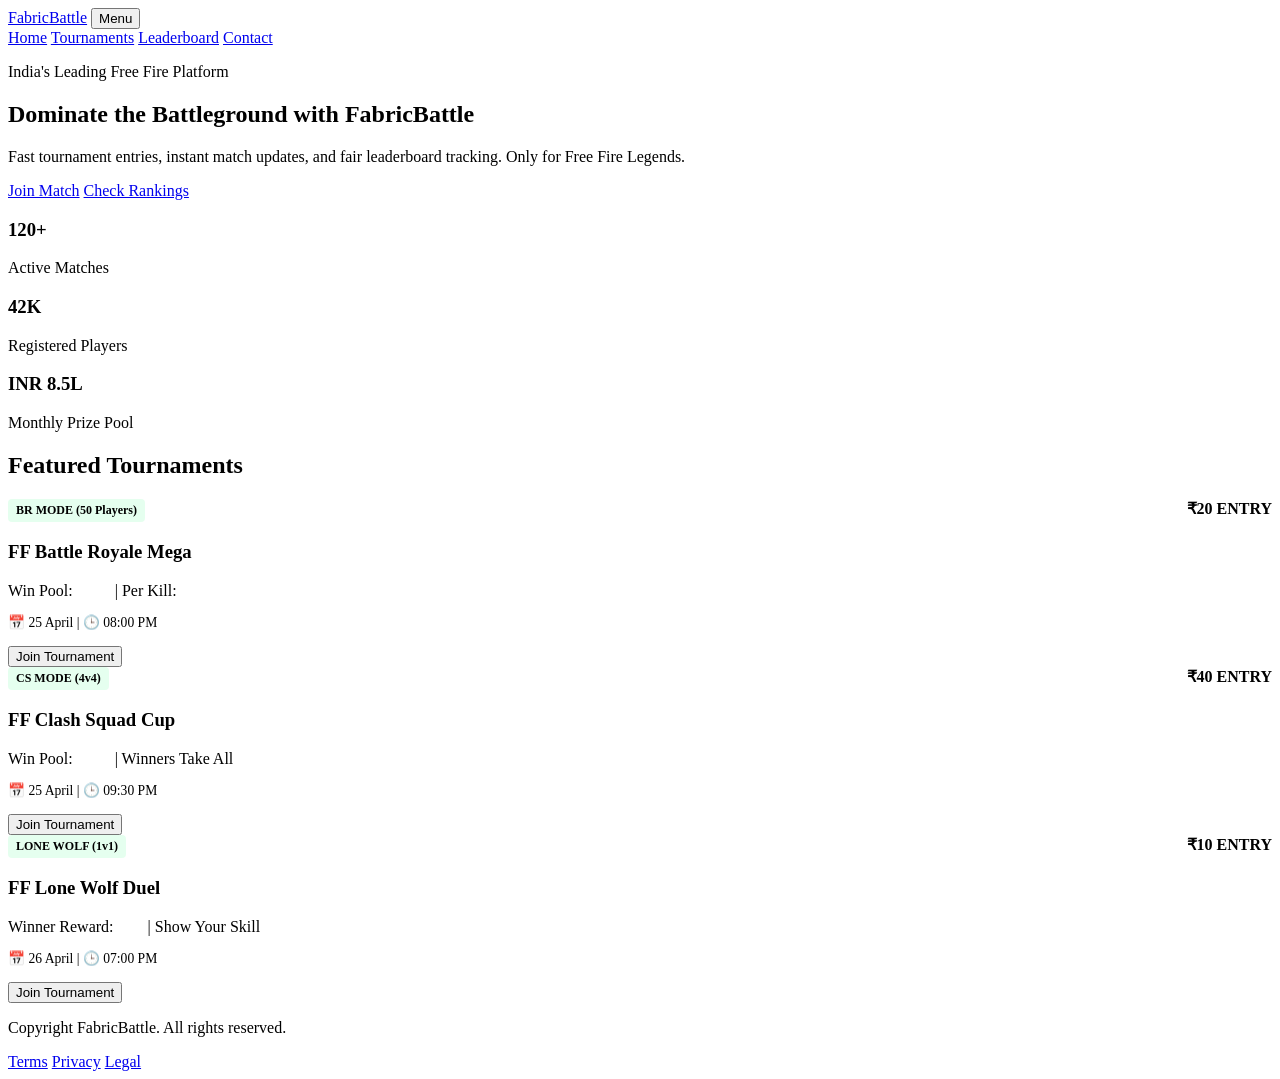
==== index.html @ d4b443bb "Add files via upload" ====
<!DOCTYPE html>
<html lang="en">
<head>
    <meta charset="UTF-8">
    <meta name="viewport" content="width=device-width, initial-scale=1.0">
    <title>FabricBattle | Elite Free Fire Tournaments</title>
    <meta name="description" content="FabricBattle - The ultimate platform for Free Fire esports. Join tournaments, track leaderboards, and win prizes.">
    <meta name="keywords" content="Free Fire, Tournament, Esports, FabricBattle, Gaming, BR Mode, Clash Squad">
    <meta name="author" content="FabricBattle Team">
    <!-- Open Graph / Facebook -->
    <meta property="og:type" content="website">
    <meta property="og:url" content="https://fabricbattle.com/">
    <meta property="og:title" content="FabricBattle | Elite Free Fire Tournaments">
    <meta property="og:description" content="Join the elite Free Fire battleground. Professional tournaments and real-time updates.">
    <meta property="og:image" content="assets/images/og-image.jpg">
    <!-- Twitter -->
    <meta property="twitter:card" content="summary_large_image">
    <meta property="twitter:title" content="FabricBattle | Elite Free Fire Tournaments">
    <meta property="twitter:description" content="Join the elite Free Fire battleground. Professional tournaments and real-time updates.">
    <link rel="stylesheet" href="assets/css/style.css">
</head>
<body>
    <header class="site-header">
        <div class="container header-inner">
            <a href="index.html" class="brand">FabricBattle</a>
            <button class="menu-toggle" id="menuToggle" aria-label="Toggle menu">Menu</button>
            <nav class="main-nav" id="mainNav">
                <a href="index.html" class="active">Home</a>
                <a href="pages/tournaments.html">Tournaments</a>
                <a href="pages/leaderboard.html">Leaderboard</a>
                <a href="contact/contact.html">Contact</a>
            </nav>
        </div>
    </header>

    <main class="container" id="app">
        <section class="hero">
            <div class="hero-content">
                <p class="eyebrow">India's Leading Free Fire Platform</p>
                <h1>Dominate the Battleground with FabricBattle</h1>
                <p class="hero-text">Fast tournament entries, instant match updates, and fair leaderboard tracking. Only for Free Fire Legends.</p>
                <div class="hero-actions">
                    <a href="pages/tournaments.html" class="btn btn-primary">Join Match</a>
                    <a href="pages/leaderboard.html" class="btn btn-secondary">Check Rankings</a>
                </div>
            </div>
            <div class="hero-stats">
                <article class="stat-card"><h3>120+</h3><p>Active Matches</p></article>
                <article class="stat-card"><h3>42K</h3><p>Registered Players</p></article>
                <article class="stat-card"><h3>INR 8.5L</h3><p>Monthly Prize Pool</p></article>
            </div>
        </section>

        <section class="block">
            <h2>Featured Tournaments</h2>
            <div class="card-grid">
                <article class="card">
                    <div style="display: flex; justify-content: space-between; align-items: flex-start; margin-bottom: 10px;">
                        <span style="background: rgba(0, 255, 102, 0.1); color: var(--brand); padding: 4px 8px; border-radius: 4px; font-size: 0.75rem; font-weight: 700;">BR MODE (50 Players)</span>
                        <span style="color: var(--ok); font-weight: bold;">₹20 ENTRY</span>
                    </div>
                    <h3>FF Battle Royale Mega</h3>
                    <p style="margin-bottom: 5px; color: var(--muted);">Win Pool: <span style="color: #fff; font-weight: 600;">₹800</span> | Per Kill: <span style="color: #fff; font-weight: 600;">₹5</span></p>
                    <p style="margin-bottom: 15px; font-size: 0.85rem; color: var(--brand);">📅 25 April | 🕒 08:00 PM</p>
                    <button class="btn btn-primary join-btn" data-tourney="FF Battle Royale Mega">Join Tournament</button>
                </article>

                <article class="card">
                    <div style="display: flex; justify-content: space-between; align-items: flex-start; margin-bottom: 10px;">
                        <span style="background: rgba(0, 255, 102, 0.1); color: var(--brand); padding: 4px 8px; border-radius: 4px; font-size: 0.75rem; font-weight: 700;">CS MODE (4v4)</span>
                        <span style="color: var(--ok); font-weight: bold;">₹40 ENTRY</span>
                    </div>
                    <h3>FF Clash Squad Cup</h3>
                    <p style="margin-bottom: 5px; color: var(--muted);">Win Pool: <span style="color: #fff; font-weight: 600;">₹280</span> | Winners Take All</p>
                    <p style="margin-bottom: 15px; font-size: 0.85rem; color: var(--brand);">📅 25 April | 🕒 09:30 PM</p>
                    <button class="btn btn-primary join-btn" data-tourney="FF Clash Squad Cup">Join Tournament</button>
                </article>

                <article class="card">
                    <div style="display: flex; justify-content: space-between; align-items: flex-start; margin-bottom: 10px;">
                        <span style="background: rgba(0, 255, 102, 0.1); color: var(--brand); padding: 4px 8px; border-radius: 4px; font-size: 0.75rem; font-weight: 700;">LONE WOLF (1v1)</span>
                        <span style="color: var(--ok); font-weight: bold;">₹10 ENTRY</span>
                    </div>
                    <h3>FF Lone Wolf Duel</h3>
                    <p style="margin-bottom: 5px; color: var(--muted);">Winner Reward: <span style="color: #fff; font-weight: 600;">₹18</span> | Show Your Skill</p>
                    <p style="margin-bottom: 15px; font-size: 0.85rem; color: var(--brand);">📅 26 April | 🕒 07:00 PM</p>
                    <button class="btn btn-primary join-btn" data-tourney="FF Lone Wolf Duel">Join Tournament</button>
                </article>
            </div>
        </section>
    </main>

    <footer class="site-footer">
        <div class="container footer-inner">
            <p>Copyright <span id="year"></span> FabricBattle. All rights reserved.</p>
            <div class="footer-links">
                <a href="policies/terms.html">Terms</a>
                <a href="policies/privacy.html">Privacy</a>
                <a href="policies/legal.html">Legal</a>
            </div>
        </div>
    </footer>

    <div id="toast" class="toast" role="status" aria-live="polite"></div>
    <script src="assets/js/script.js"></script>
</body>
</html>
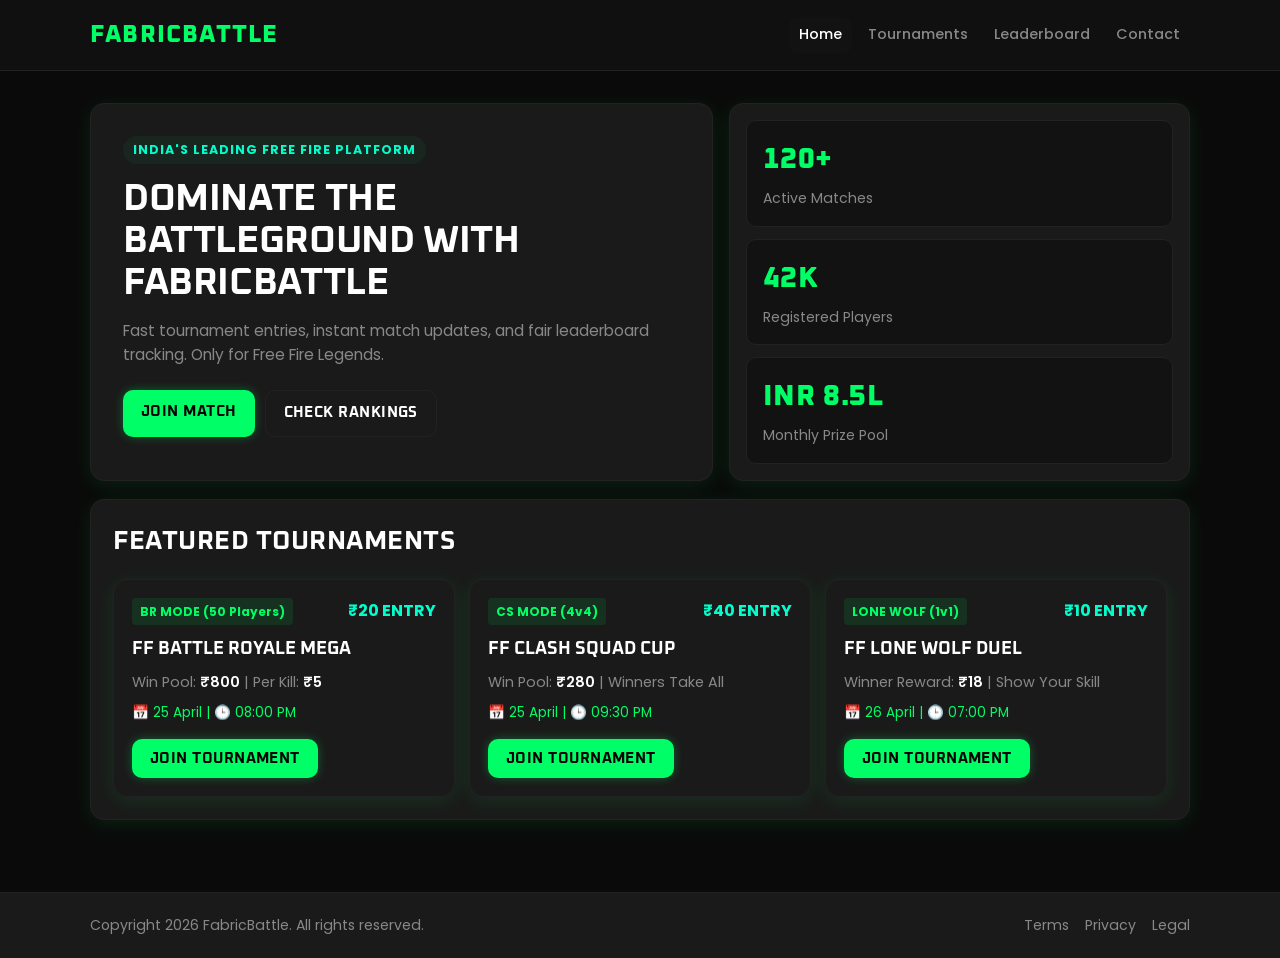
==== commit 0d919812: "Update index.html" ====
--- a/index.html
+++ b/index.html
@@ -5,14 +5,14 @@
     <meta name="viewport" content="width=device-width, initial-scale=1.0">
     <title>FabricBattle | Elite Free Fire Tournaments</title>
     <meta name="description" content="FabricBattle - The ultimate platform for Free Fire esports. Join tournaments, track leaderboards, and win prizes.">
-    <meta name="keywords" content="Free Fire, Tournament, Esports, FabricBattle, Gaming, BR Mode, Clash Squad">
+    <meta name="keywords" content="Free Fire, Free Fire Max, Free Fire Max Tournament, Free Fire Tournament, Esports, FabricBattle Free Fire, Gaming, BR Mode, Clash Squad, Free Redeem Code Free Fire">
     <meta name="author" content="FabricBattle Team">
     <!-- Open Graph / Facebook -->
     <meta property="og:type" content="website">
-    <meta property="og:url" content="https://fabricbattle.com/">
+    <meta property="og:url" content="https://fabric-battle.vercel.app/">
     <meta property="og:title" content="FabricBattle | Elite Free Fire Tournaments">
     <meta property="og:description" content="Join the elite Free Fire battleground. Professional tournaments and real-time updates.">
-    <meta property="og:image" content="assets/images/og-image.jpg">
+    <meta property="og:image" content="assets/images/og-image.png">
     <!-- Twitter -->
     <meta property="twitter:card" content="summary_large_image">
     <meta property="twitter:title" content="FabricBattle | Elite Free Fire Tournaments">
@@ -104,4 +104,4 @@
     <div id="toast" class="toast" role="status" aria-live="polite"></div>
     <script src="assets/js/script.js"></script>
 </body>
-</html>+</html>
--- a/assets/css/style.css
+++ b/assets/css/style.css
@@ -0,0 +1,560 @@
+@import url('https://fonts.googleapis.com/css2?family=Oxanium:wght@400;600;700;800&family=Poppins:wght@300;400;500;600;700&display=swap');
+
+:root {
+    --bg: #0a0a0a;
+    --bg-soft: #121212;
+    --panel: #1a1a1a;
+    --line: #222222;
+    --text: #ffffff;
+    --muted: #888888;
+    --brand: #00ff66;
+    --brand-dark: #00cc52;
+    --ok: #00ffcc;
+    --shadow: 0 4px 20px rgba(0, 255, 102, 0.1);
+    --shadow-lg: 0 10px 40px rgba(0, 255, 102, 0.2);
+    --radius: 14px;
+    --font-heading: 'Oxanium', cursive;
+    --font-body: 'Poppins', sans-serif;
+}
+
+* {
+    box-sizing: border-box;
+    margin: 0;
+    padding: 0;
+    font-family: var(--font-body);
+}
+
+body {
+    background: var(--bg);
+    color: var(--text);
+    line-height: 1.6;
+}
+
+a {
+    color: inherit;
+    text-decoration: none;
+}
+
+.container {
+    width: min(1100px, 92%);
+    margin: 0 auto;
+}
+
+/* ── Header ── */
+.site-header {
+    position: sticky;
+    top: 0;
+    z-index: 20;
+    background: rgba(18, 18, 18, 0.92);
+    border-bottom: 1px solid var(--line);
+    backdrop-filter: blur(10px);
+}
+
+.header-inner {
+    height: 70px;
+    display: flex;
+    align-items: center;
+    justify-content: space-between;
+    gap: 16px;
+}
+
+.brand {
+    font-family: var(--font-heading);
+    font-size: 1.5rem;
+    font-weight: 800;
+    color: var(--brand);
+    letter-spacing: 0.05em;
+    text-transform: uppercase;
+}
+
+.main-nav {
+    display: flex;
+    align-items: center;
+    gap: 6px;
+}
+
+.main-nav a {
+    color: var(--muted);
+    font-weight: 500;
+    font-size: 0.9rem;
+    padding: 6px 10px;
+    border-radius: 8px;
+    transition: color 0.15s, background 0.15s;
+}
+
+.main-nav a:hover,
+.main-nav a.active {
+    color: var(--text);
+    background: var(--bg-soft);
+}
+
+.main-nav .nav-cta {
+    padding: 8px 16px;
+    border-radius: 999px;
+    background: var(--brand);
+    color: #fff;
+    font-weight: 600;
+}
+
+.main-nav .nav-cta:hover {
+    background: var(--brand-dark);
+    color: #fff;
+}
+
+.menu-toggle {
+    display: none;
+    border: 1.5px solid var(--line);
+    background: var(--panel);
+    color: var(--text);
+    padding: 8px 12px;
+    border-radius: 10px;
+    font-weight: 500;
+    cursor: pointer;
+}
+
+/* ── Main ── */
+#app {
+    padding: 32px 0 48px;
+}
+
+/* ── Hero ── */
+.hero {
+    display: grid;
+    grid-template-columns: 1.35fr 1fr;
+    gap: 16px;
+}
+
+.hero-content,
+.hero-stats,
+.block,
+.form-card,
+.legal-page,
+.table-wrap,
+.card {
+    background: var(--panel);
+    border: 1.5px solid var(--line);
+    border-radius: var(--radius);
+    box-shadow: var(--shadow);
+}
+
+.hero-content {
+    padding: 32px;
+}
+
+.eyebrow {
+    display: inline-block;
+    color: var(--ok);
+    font-weight: 700;
+    font-size: 0.78rem;
+    letter-spacing: 0.08em;
+    text-transform: uppercase;
+    background: rgba(26, 143, 92, 0.1);
+    padding: 4px 10px;
+    border-radius: 999px;
+}
+
+h1 {
+    font-family: var(--font-heading);
+    margin-top: 14px;
+    font-size: clamp(1.6rem, 3vw, 2.8rem);
+    line-height: 1.1;
+    letter-spacing: -0.01em;
+    color: var(--text);
+    text-transform: uppercase;
+}
+
+.hero-text {
+    margin-top: 14px;
+    color: var(--muted);
+    font-size: 0.97rem;
+}
+
+.hero-actions {
+    margin-top: 22px;
+    display: flex;
+    gap: 10px;
+    flex-wrap: wrap;
+}
+
+.btn {
+    border: none;
+    border-radius: 10px;
+    padding: 10px 18px;
+    font-weight: 700;
+    font-family: var(--font-heading);
+    font-size: 0.95rem;
+    cursor: pointer;
+    text-transform: uppercase;
+    letter-spacing: 0.03em;
+    transition: background 0.15s, transform 0.1s, box-shadow 0.15s;
+}
+
+.btn:active {
+    transform: scale(0.97);
+}
+
+.btn-primary {
+    background: var(--brand);
+    color: #000;
+    box-shadow: 0 0 10px rgba(0, 255, 102, 0.3);
+}
+
+.btn-primary:hover {
+    background: var(--brand-dark);
+    box-shadow: 0 0 20px rgba(0, 255, 102, 0.5);
+    transform: scale(1.02);
+}
+
+.btn-secondary {
+    background: transparent;
+    color: var(--text);
+    border: 1.5px solid var(--line);
+}
+
+.btn-secondary:hover {
+    background: var(--bg-soft);
+    border-color: #c5c1ba;
+}
+
+.hero-stats {
+    padding: 16px;
+    display: grid;
+    gap: 12px;
+}
+
+.stat-card {
+    background: var(--bg-soft);
+    border: 1.5px solid var(--line);
+    border-radius: 10px;
+    padding: 16px;
+}
+
+.stat-card h3 {
+    font-family: var(--font-heading);
+    color: var(--brand);
+    font-size: 1.8rem;
+    font-weight: 800;
+    letter-spacing: 0.02em;
+}
+
+.stat-card p {
+    color: var(--muted);
+    margin-top: 4px;
+    font-size: 0.88rem;
+}
+
+/* ── Blocks ── */
+.block {
+    margin-top: 18px;
+    padding: 22px;
+}
+
+.block h2,
+.section-head h2,
+.form-card h2,
+.legal-page h2 {
+    font-family: var(--font-heading);
+    font-size: 1.6rem;
+    font-weight: 700;
+    letter-spacing: 0.02em;
+    text-transform: uppercase;
+}
+
+/* ── Cards ── */
+.card-grid {
+    margin-top: 16px;
+    display: grid;
+    grid-template-columns: repeat(3, minmax(0, 1fr));
+    gap: 14px;
+}
+
+.card {
+    padding: 18px;
+    transition: box-shadow 0.2s, transform 0.2s;
+}
+
+.card:hover {
+    border-color: var(--brand);
+    box-shadow: 0 0 15px rgba(0, 255, 102, 0.2);
+    transform: translateY(-5px);
+}
+
+.card h3 {
+    font-family: var(--font-heading);
+    font-size: 1.1rem;
+    font-weight: 700;
+    text-transform: uppercase;
+}
+
+.card p {
+    color: var(--muted);
+    margin: 8px 0 14px;
+    font-size: 0.9rem;
+}
+
+/* ── Section Head ── */
+.section-head {
+    margin-bottom: 14px;
+}
+
+.section-head p {
+    color: var(--muted);
+    margin-top: 4px;
+}
+
+/* ── Table ── */
+.table-wrap {
+    overflow: auto;
+}
+
+table {
+    width: 100%;
+    border-collapse: collapse;
+    min-width: 650px;
+}
+
+th, td {
+    text-align: left;
+    padding: 14px 16px;
+    border-bottom: 1.5px solid var(--line);
+}
+
+th {
+    color: var(--muted);
+    font-size: 0.82rem;
+    font-weight: 600;
+    letter-spacing: 0.06em;
+    text-transform: uppercase;
+    background: var(--bg-soft);
+}
+
+tr:last-child td {
+    border-bottom: none;
+}
+
+tr:hover td {
+    background: #2a2a2a;
+}
+
+/* ── Forms ── */
+.form-card {
+    max-width: 550px;
+    padding: 28px;
+}
+
+form {
+    margin-top: 16px;
+    display: grid;
+    gap: 12px;
+}
+
+label {
+    display: grid;
+    gap: 6px;
+    font-weight: 600;
+    font-size: 0.88rem;
+    color: var(--text);
+}
+
+input,
+textarea {
+    width: 100%;
+    border: 1.5px solid var(--line);
+    border-radius: 10px;
+    padding: 10px 14px;
+    background: var(--bg-soft);
+    color: var(--text);
+    font-family: var(--font-body);
+    font-size: 0.92rem;
+    transition: border-color 0.15s, box-shadow 0.15s;
+}
+
+input:focus,
+textarea:focus {
+    outline: none;
+    border-color: var(--brand);
+    box-shadow: 0 0 0 3px rgba(212, 64, 39, 0.1);
+    background: var(--panel);
+}
+
+/* ── Legal ── */
+.legal-page {
+    padding: 24px;
+    max-width: 720px;
+}
+
+.legal-page h2 {
+    margin-bottom: 4px;
+}
+
+.legal-page p {
+    color: var(--muted);
+    margin-top: 12px;
+    line-height: 1.7;
+}
+
+/* ── Footer ── */
+.site-footer {
+    border-top: 1.5px solid var(--line);
+    margin-top: 24px;
+    background: var(--panel);
+}
+
+.footer-inner {
+    min-height: 65px;
+    display: flex;
+    align-items: center;
+    justify-content: space-between;
+    gap: 12px;
+    color: var(--muted);
+    font-size: 0.88rem;
+}
+
+.footer-links {
+    display: flex;
+    gap: 16px;
+}
+
+.footer-links a:hover {
+    color: var(--text);
+}
+
+/* Leaderboard Tabs */
+.tabs {
+    display: flex;
+    gap: 10px;
+    margin-bottom: 20px;
+    overflow-x: auto;
+    padding-bottom: 5px;
+}
+
+.tab-btn {
+    background: var(--bg-soft);
+    border: 1px solid var(--line);
+    color: var(--muted);
+    padding: 10px 20px;
+    border-radius: 4px;
+    cursor: pointer;
+    font-family: var(--font-heading);
+    font-weight: 600;
+    text-transform: uppercase;
+    white-space: nowrap;
+    transition: all 0.3s ease;
+}
+
+.tab-btn.active {
+    background: var(--brand);
+    color: var(--bg);
+    border-color: var(--brand);
+}
+
+.tab-content {
+    display: none;
+}
+
+.tab-content.active {
+    display: block;
+}
+
+/* ── Toast ── */
+.toast {
+    position: fixed;
+    right: 16px;
+    bottom: 16px;
+    background: var(--text);
+    color: var(--bg);
+    border-radius: 10px;
+    padding: 10px 16px;
+    font-size: 0.9rem;
+    font-weight: 500;
+    opacity: 0;
+    pointer-events: none;
+    transform: translateY(10px);
+    transition: 0.25s ease;
+    box-shadow: var(--shadow-lg);
+}
+
+.toast.show {
+    opacity: 1;
+    transform: translateY(0);
+}
+
+/* ── Responsive ── */
+@media (max-width: 900px) {
+    .hero {
+        grid-template-columns: 1fr;
+    }
+    .card-grid {
+        grid-template-columns: 1fr 1fr;
+    }
+}
+
+@media (max-width: 768px) {
+    .menu-toggle {
+        display: inline-flex;
+    }
+    .main-nav {
+        position: absolute;
+        top: 70px;
+        left: 0;
+        right: 0;
+        display: none;
+        flex-direction: column;
+        align-items: stretch;
+        padding: 20px;
+        background: var(--panel);
+        border-bottom: 1.5px solid var(--line);
+        box-shadow: var(--shadow-lg);
+        gap: 10px;
+        z-index: 100;
+    }
+    .main-nav.open {
+        display: flex;
+    }
+    .main-nav a {
+        width: 100%;
+        padding: 12px 15px;
+        background: var(--bg-soft);
+        text-align: center;
+    }
+    .footer-inner {
+        flex-direction: column;
+        padding: 20px 0;
+        text-align: center;
+        gap: 20px;
+    }
+    .footer-links {
+        justify-content: center;
+    }
+    .hero-actions {
+        flex-direction: column;
+    }
+    .btn {
+        width: 100%;
+        text-align: center;
+    }
+    .section-head {
+        text-align: center;
+    }
+    .section-head div {
+        justify-content: center !important;
+    }
+}
+
+@media (max-width: 560px) {
+    .card-grid {
+        grid-template-columns: 1fr;
+    }
+    .hero-content,
+    .block,
+    .form-card,
+    .legal-page {
+        padding: 20px;
+    }
+    h1 {
+        font-size: 1.8rem;
+    }
+    .hero-stats {
+        grid-template-columns: 1fr;
+    }
+}
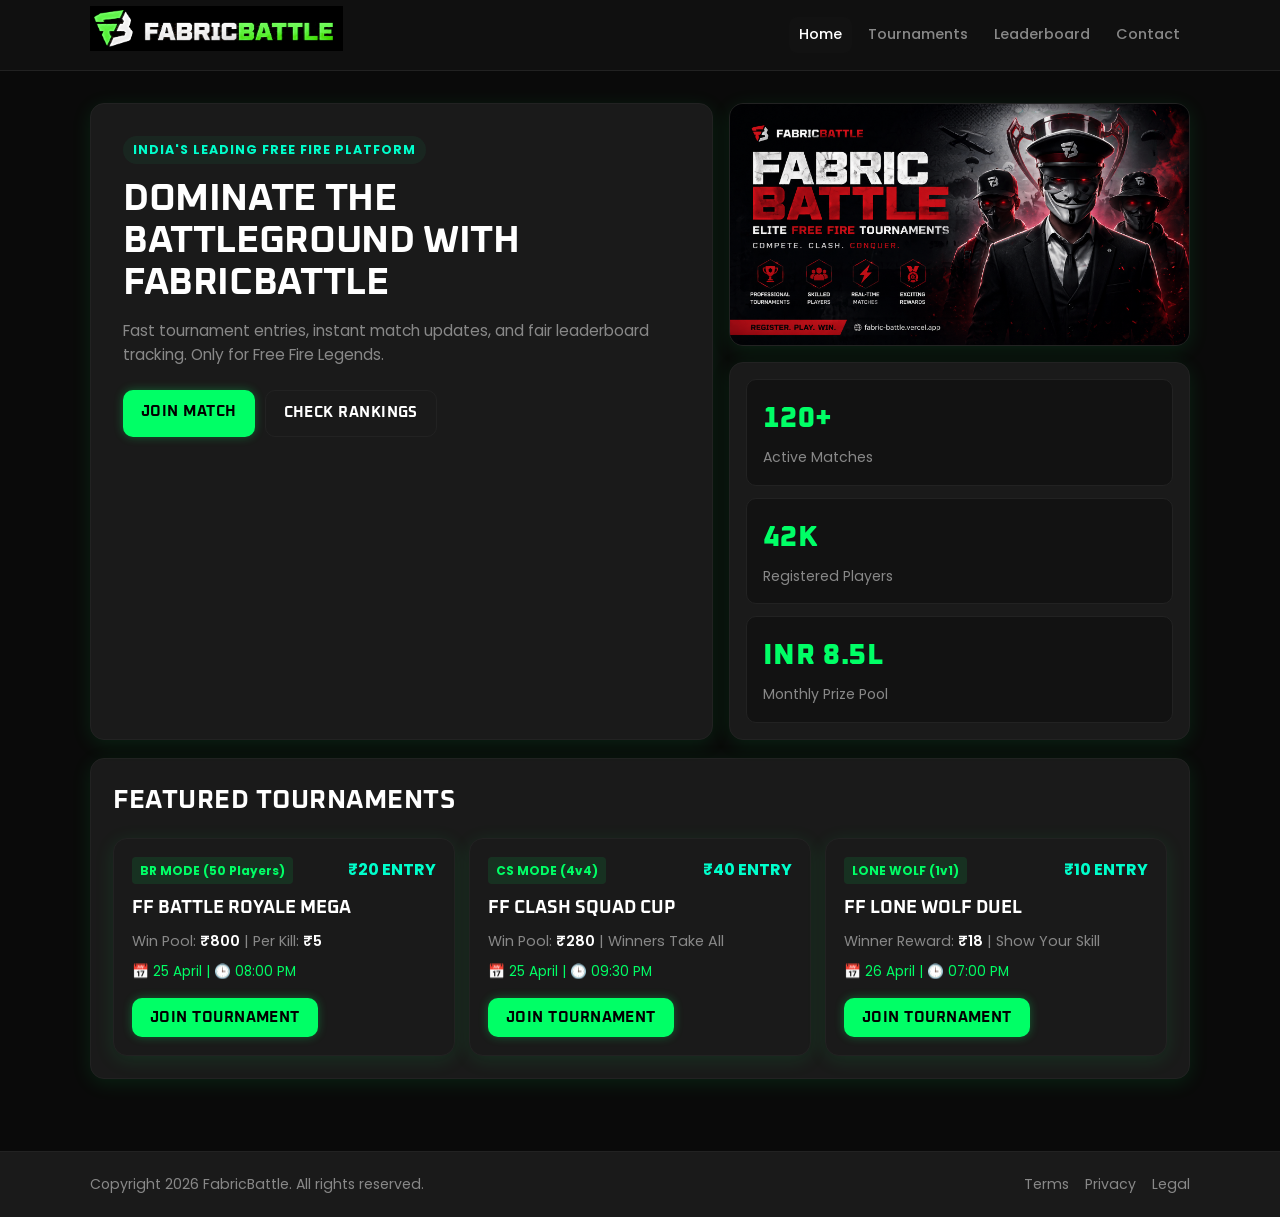
==== commit de4cf0cc: "Update index.html" ====
--- a/index.html
+++ b/index.html
@@ -5,7 +5,7 @@
     <meta name="viewport" content="width=device-width, initial-scale=1.0">
     <title>FabricBattle | Elite Free Fire Tournaments</title>
     <meta name="description" content="FabricBattle - The ultimate platform for Free Fire esports. Join tournaments, track leaderboards, and win prizes.">
-    <meta name="keywords" content="Free Fire, Free Fire Max, Free Fire Max Tournament, Free Fire Tournament, Esports, FabricBattle Free Fire, Gaming, BR Mode, Clash Squad, Free Redeem Code Free Fire">
+    <meta name="keywords" content="Free Fire, Tournament, Esports, FabricBattle, Gaming, BR Mode, Clash Squad">
     <meta name="author" content="FabricBattle Team">
     <!-- Open Graph / Facebook -->
     <meta property="og:type" content="website">
@@ -17,12 +17,16 @@
     <meta property="twitter:card" content="summary_large_image">
     <meta property="twitter:title" content="FabricBattle | Elite Free Fire Tournaments">
     <meta property="twitter:description" content="Join the elite Free Fire battleground. Professional tournaments and real-time updates.">
+    <meta property="twitter:image" content="assets/images/og-image.png">
+    <link rel="icon" type="image/png" href="assets/images/brand.png">
     <link rel="stylesheet" href="assets/css/style.css">
 </head>
 <body>
     <header class="site-header">
         <div class="container header-inner">
-            <a href="index.html" class="brand">FabricBattle</a>
+            <a href="index.html" class="brand">
+                <img src="assets/images/brand.png" alt="FabricBattle" class="brand-logo">
+            </a>
             <button class="menu-toggle" id="menuToggle" aria-label="Toggle menu">Menu</button>
             <nav class="main-nav" id="mainNav">
                 <a href="index.html" class="active">Home</a>
@@ -44,10 +48,15 @@
                     <a href="pages/leaderboard.html" class="btn btn-secondary">Check Rankings</a>
                 </div>
             </div>
-            <div class="hero-stats">
-                <article class="stat-card"><h3>120+</h3><p>Active Matches</p></article>
-                <article class="stat-card"><h3>42K</h3><p>Registered Players</p></article>
-                <article class="stat-card"><h3>INR 8.5L</h3><p>Monthly Prize Pool</p></article>
+            <div class="hero-visuals">
+                <div class="hero-banner">
+                    <img src="assets/images/og-image.png" alt="FabricBattle Banner" class="hero-img">
+                </div>
+                <div class="hero-stats">
+                    <article class="stat-card"><h3>120+</h3><p>Active Matches</p></article>
+                    <article class="stat-card"><h3>42K</h3><p>Registered Players</p></article>
+                    <article class="stat-card"><h3>INR 8.5L</h3><p>Monthly Prize Pool</p></article>
+                </div>
             </div>
         </section>
 
@@ -102,6 +111,7 @@
     </footer>
 
     <div id="toast" class="toast" role="status" aria-live="polite"></div>
+
     <script src="assets/js/script.js"></script>
 </body>
 </html>
--- a/assets/css/style.css
+++ b/assets/css/style.css
@@ -67,6 +67,12 @@
     text-transform: uppercase;
 }
 
+.brand-logo {
+    height: 45px;
+    width: auto;
+    object-fit: contain;
+}
+
 .main-nav {
     display: flex;
     align-items: center;
@@ -139,6 +145,31 @@
 
 .hero-content {
     padding: 32px;
+}
+
+.hero-visuals {
+    display: flex;
+    flex-direction: column;
+    gap: 16px;
+}
+
+.hero-banner {
+    background: var(--panel);
+    border: 1.5px solid var(--line);
+    border-radius: var(--radius);
+    overflow: hidden;
+    box-shadow: var(--shadow);
+}
+
+.hero-img {
+    width: 100%;
+    height: auto;
+    display: block;
+    transition: transform 0.5s ease;
+}
+
+.hero-banner:hover .hero-img {
+    transform: scale(1.05);
 }
 
 .eyebrow {
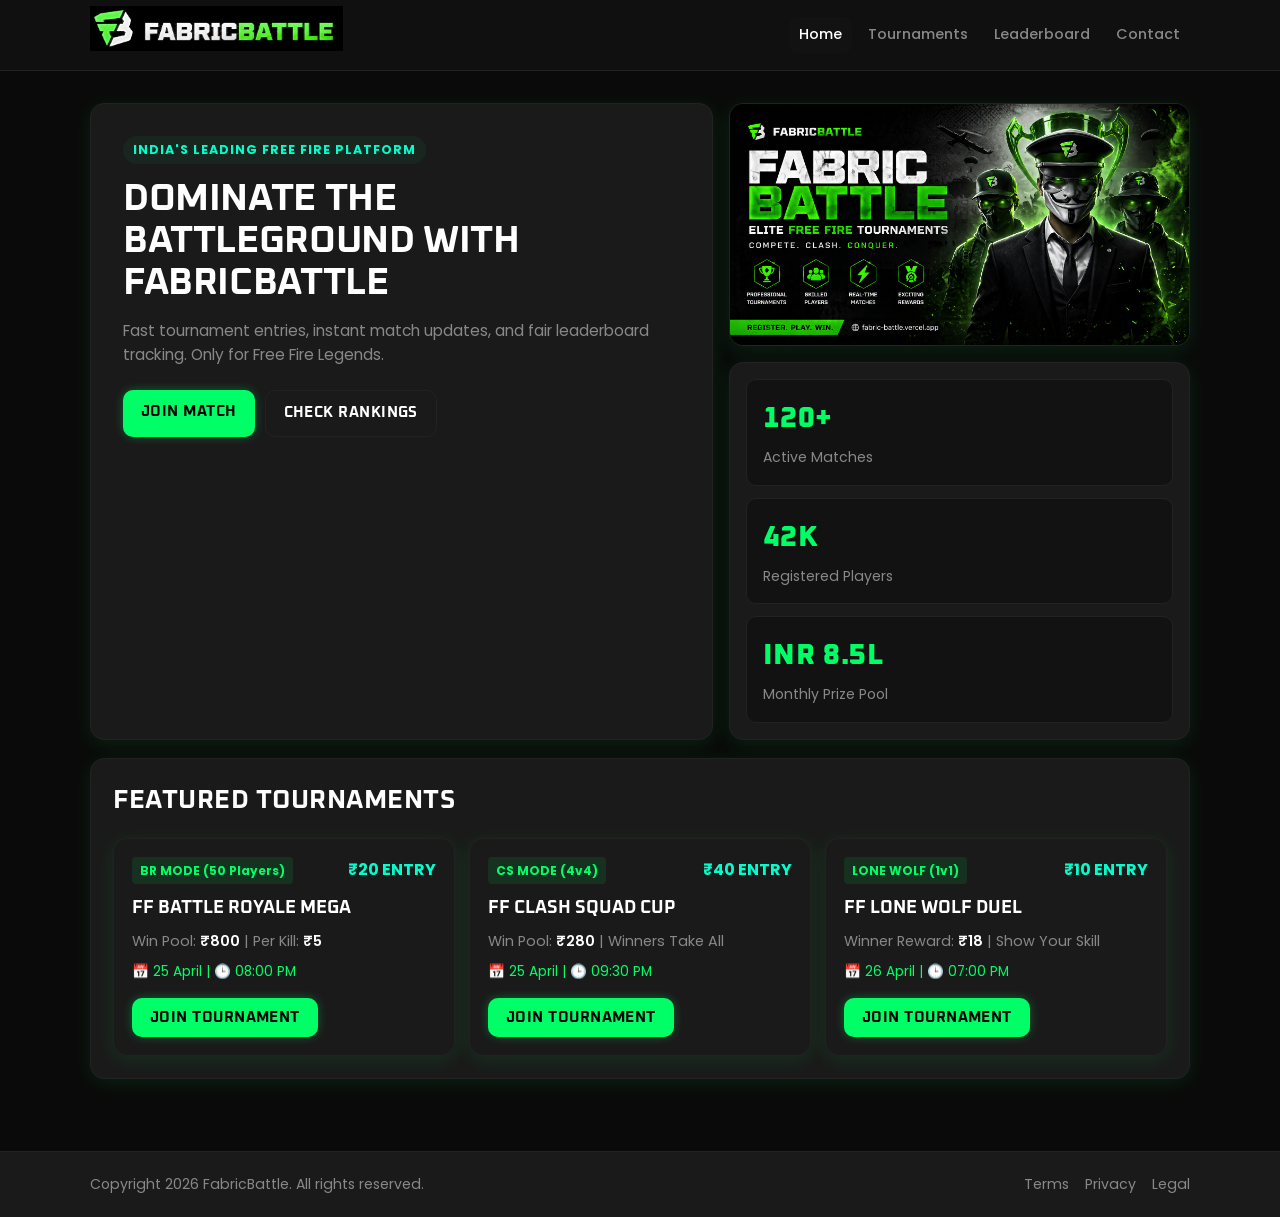
==== commit e94cd0dd: "Update index.html" ====
--- a/index.html
+++ b/index.html
@@ -18,7 +18,7 @@
     <meta property="twitter:title" content="FabricBattle | Elite Free Fire Tournaments">
     <meta property="twitter:description" content="Join the elite Free Fire battleground. Professional tournaments and real-time updates.">
     <meta property="twitter:image" content="assets/images/og-image.png">
-    <link rel="icon" type="image/png" href="assets/images/brand.png">
+    <link rel="icon" type="image/png" href="assets/images/brand-favicon.png">
     <link rel="stylesheet" href="assets/css/style.css">
 </head>
 <body>
